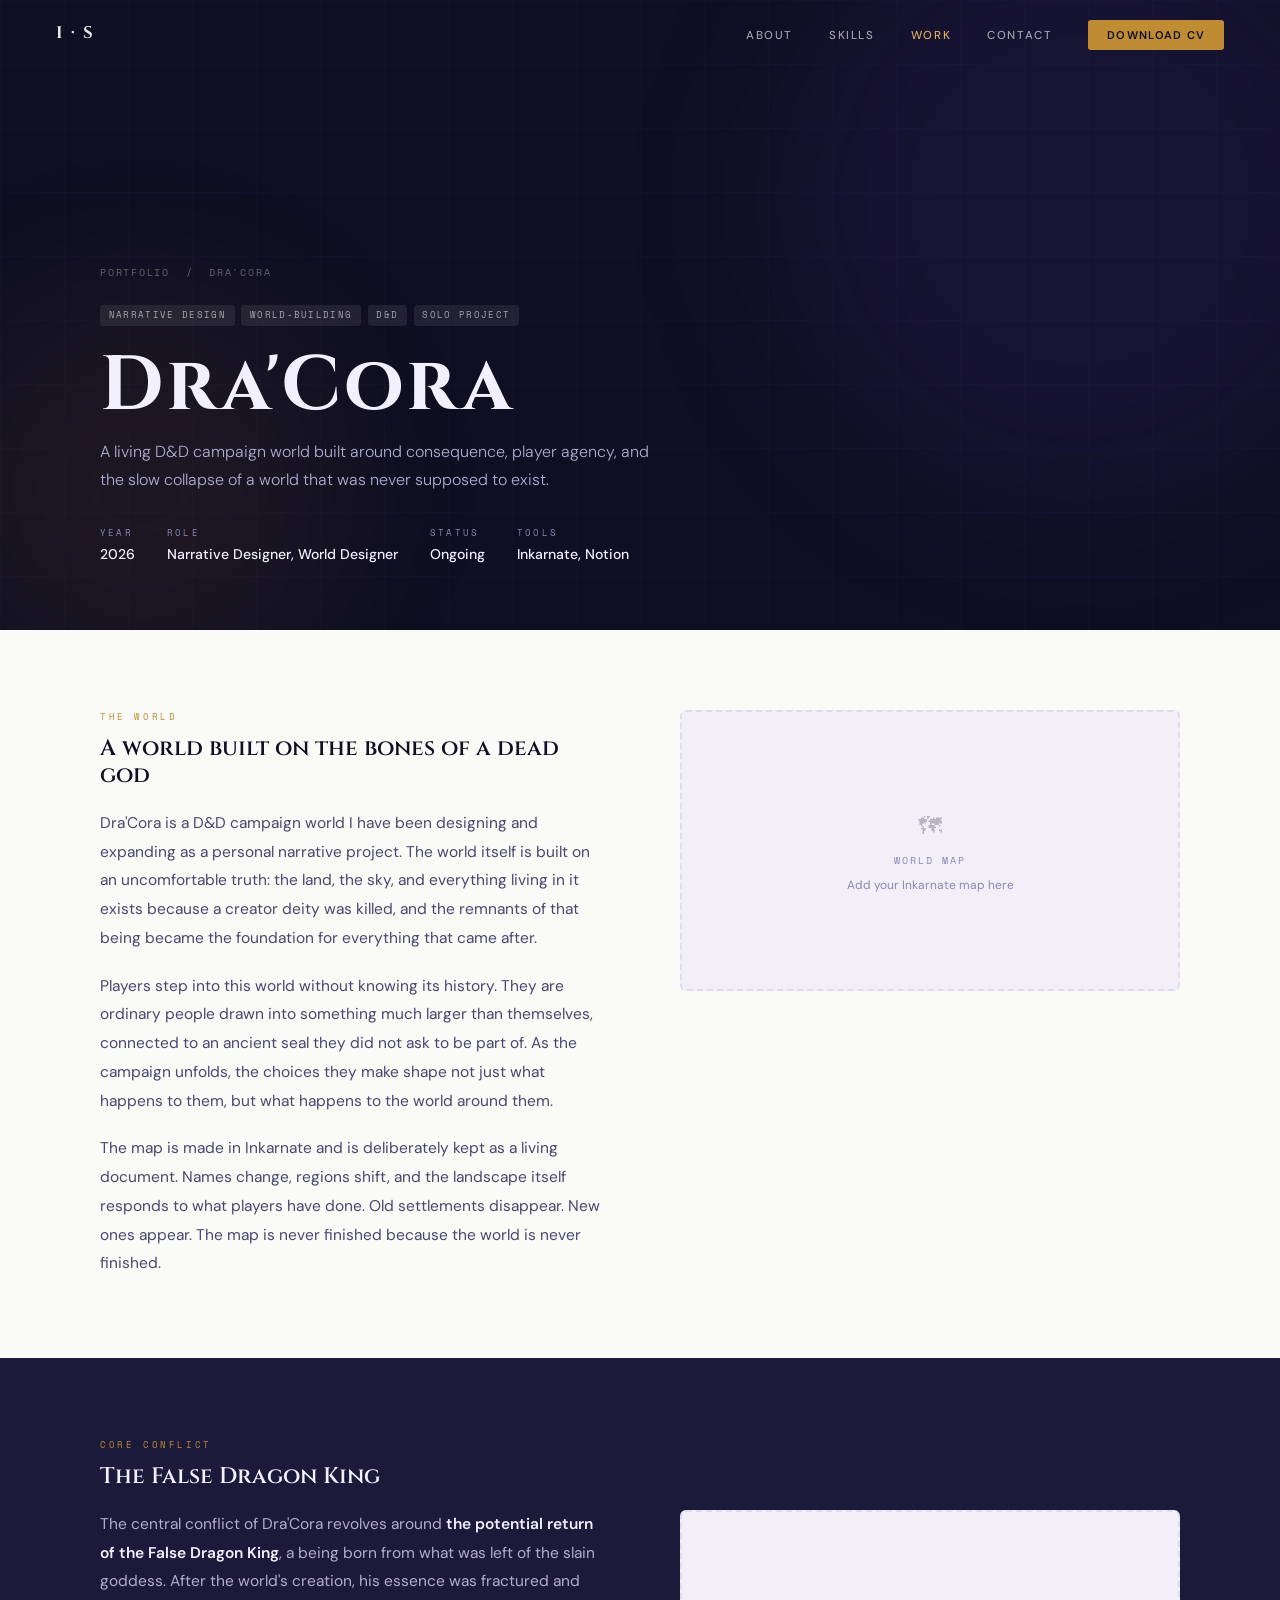
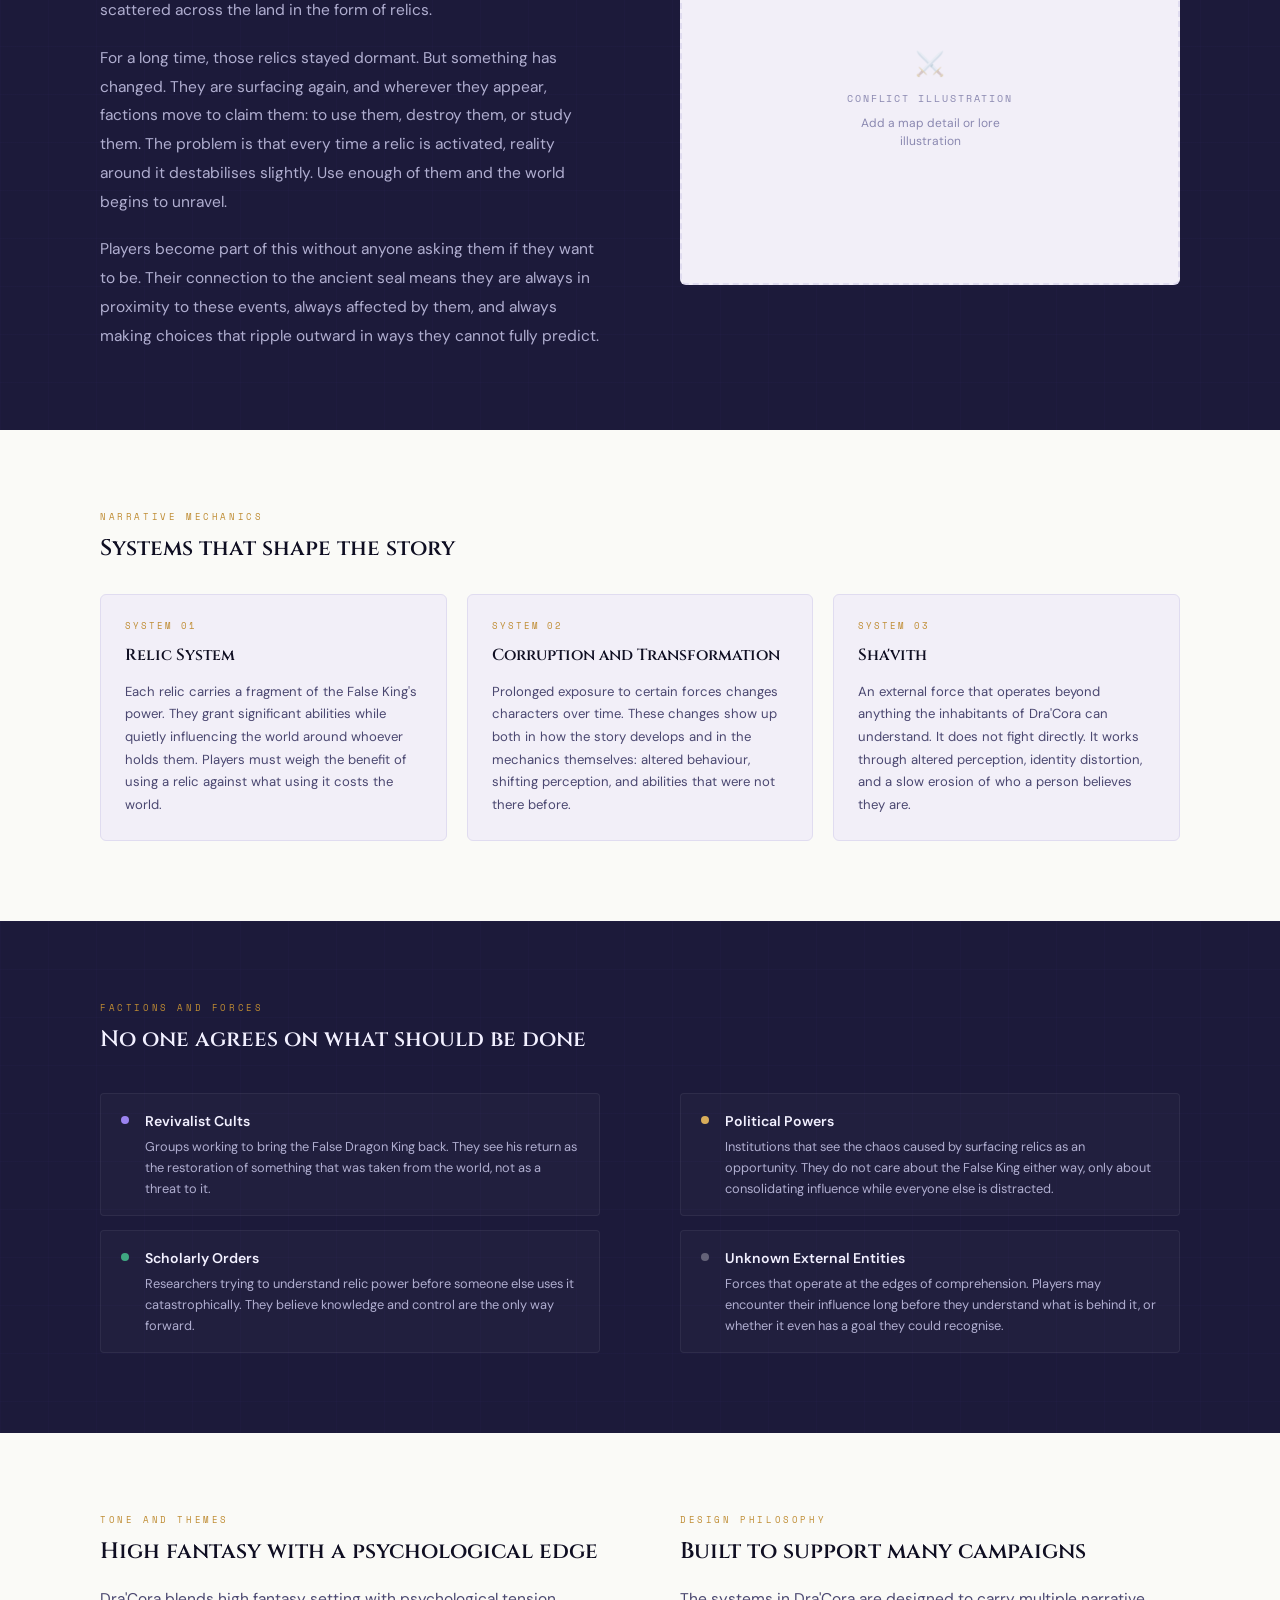
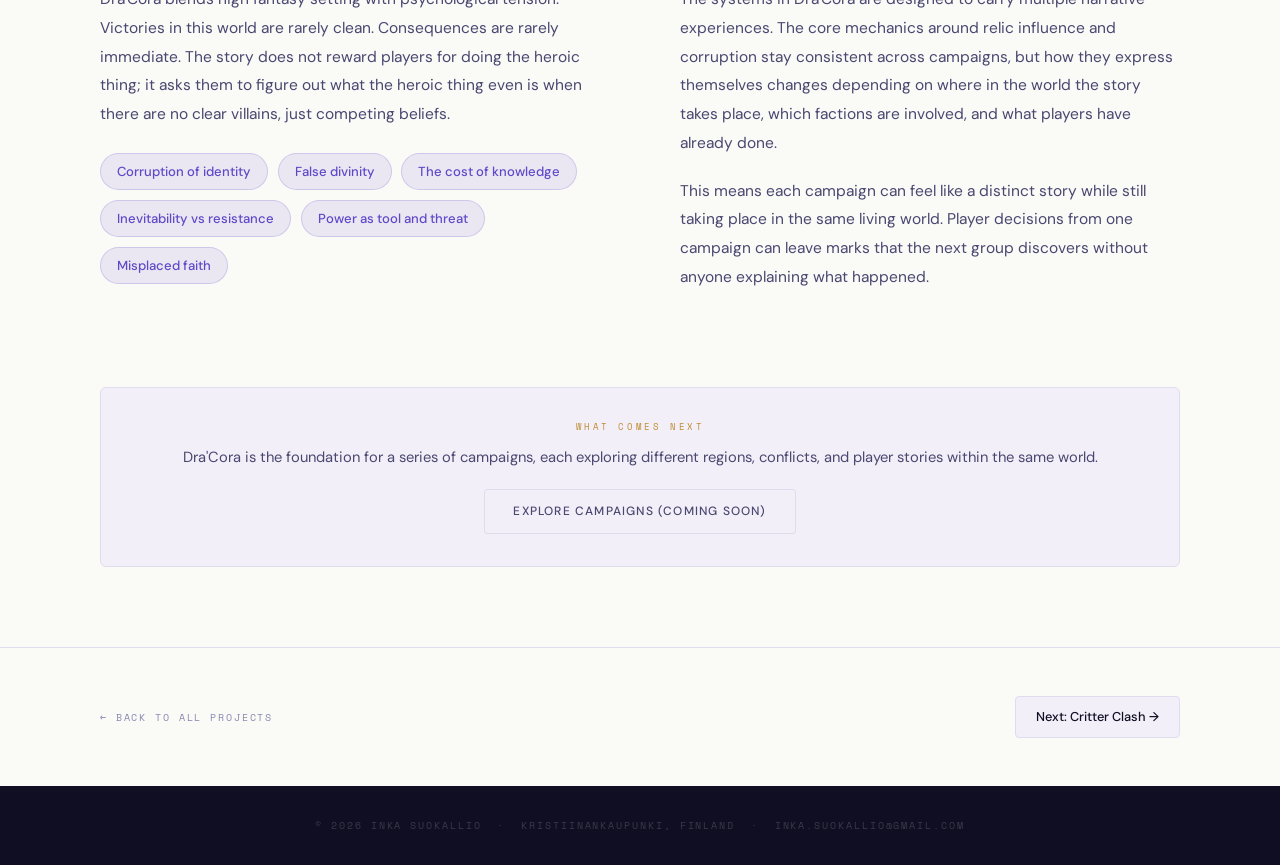
==== dracora.html @ e9ecdc20 "Add portfolio pages and style" ====
<!DOCTYPE html>
<html lang="en">
<head>
<meta charset="UTF-8">
<meta name="viewport" content="width=device-width, initial-scale=1.0">
<title>Dra'Cora | Inka Suokallio</title>
<meta name="description" content="A fully developed D&D campaign world built around player agency and narrative consequence.">
<link rel="stylesheet" href="style.css">
<style>
/* PROJECT HERO */
.proj-hero{
  min-height:70vh;background:var(--ink);
  display:flex;flex-direction:column;justify-content:flex-end;
  padding:10rem 2rem 4rem;position:relative;overflow:hidden;
}
.hero-grid{
  position:absolute;inset:0;pointer-events:none;
  background-image:
    linear-gradient(rgba(98,72,200,0.045) 1px,transparent 1px),
    linear-gradient(90deg,rgba(98,72,200,0.045) 1px,transparent 1px);
  background-size:64px 64px;
}
.hero-glow-p{
  position:absolute;width:600px;height:600px;border-radius:50%;
  background:rgba(98,72,200,0.1);filter:blur(80px);
  top:-100px;right:-100px;pointer-events:none;
}
.hero-glow-g{
  position:absolute;width:400px;height:400px;border-radius:50%;
  background:rgba(191,140,51,0.07);filter:blur(80px);
  bottom:-60px;left:-60px;pointer-events:none;
}
.hero-inner{
  max-width:1080px;margin:0 auto;width:100%;position:relative;z-index:1;
}
.breadcrumb{
  font-family:'Space Mono',monospace;font-size:0.62rem;
  letter-spacing:0.18em;text-transform:uppercase;
  color:rgba(255,255,255,0.35);margin-bottom:1.5rem;
}
.breadcrumb a{color:rgba(255,255,255,0.35);text-decoration:none;transition:color 0.2s;}
.breadcrumb a:hover{color:var(--gold-soft);}
.hero-tags{display:flex;flex-wrap:wrap;gap:0.4rem;margin-bottom:1.25rem;}
.proj-name{
  font-family:'Cinzel',serif;
  font-size:clamp(2.5rem,6vw,5rem);
  font-weight:700;color:var(--text-light);
  letter-spacing:0.04em;line-height:1.05;margin-bottom:0.75rem;
}
.proj-tagline{
  font-size:1rem;font-weight:300;color:var(--text-light-mid);
  max-width:560px;line-height:1.75;margin-bottom:2rem;
}
.meta-strip{display:flex;flex-wrap:wrap;gap:2rem;}
.meta-item{display:flex;flex-direction:column;gap:0.2rem;}
.meta-label{
  font-family:'Space Mono',monospace;font-size:0.55rem;
  letter-spacing:0.25em;text-transform:uppercase;color:var(--text-muted);
}
.meta-value{font-size:0.88rem;font-weight:500;color:var(--text-light);}

/* CONTENT SECTIONS */
.light-section{background:var(--cream);padding:5rem 2rem;}
.dark-section{background:var(--ink-mid);padding:5rem 2rem;position:relative;overflow:hidden;}
.dark-section .grid-bg{
  position:absolute;inset:0;pointer-events:none;
  background-image:
    linear-gradient(rgba(98,72,200,0.03) 1px,transparent 1px),
    linear-gradient(90deg,rgba(98,72,200,0.03) 1px,transparent 1px);
  background-size:48px 48px;
}
.content-col{max-width:720px;}
.content-col p{
  font-size:0.97rem;line-height:1.85;color:var(--text-mid);
  margin-bottom:1.2rem;
}
.content-col p:last-child{margin-bottom:0;}
.content-col p strong{color:var(--text-dark);font-weight:600;}
.content-col.light-text p{color:var(--text-light-mid);}
.content-col.light-text p strong{color:var(--text-light);}

/* Two-column layout */
.two-col{
  display:grid;grid-template-columns:1fr 1fr;
  gap:5rem;align-items:start;
}
.two-col-equal{
  display:grid;grid-template-columns:1fr 1fr;
  gap:2rem;align-items:start;
}

/* Subheadings in content */
.content-label{
  font-family:'Space Mono',monospace;font-size:0.58rem;
  letter-spacing:0.28em;text-transform:uppercase;color:var(--gold);
  margin-bottom:0.65rem;
}
.content-h{
  font-family:'Cinzel',serif;font-size:1.4rem;font-weight:600;
  color:var(--text-dark);margin-bottom:1.25rem;line-height:1.2;
}
.content-h.light{color:var(--text-light);}

/* Systems grid */
.systems-grid{
  display:grid;grid-template-columns:repeat(3,1fr);
  gap:1.25rem;margin-top:0.5rem;
}
.system-card{
  background:rgba(255,255,255,0.03);border:1px solid rgba(255,255,255,0.07);
  border-radius:6px;padding:1.5rem;
}
.system-card-label{
  font-family:'Space Mono',monospace;font-size:0.56rem;
  letter-spacing:0.22em;text-transform:uppercase;color:var(--gold);
  margin-bottom:0.6rem;
}
.system-card-title{
  font-family:'Cinzel',serif;font-size:1rem;font-weight:600;
  color:var(--text-light);margin-bottom:0.75rem;
}
.system-card p{
  font-size:0.82rem;line-height:1.72;color:var(--text-light-mid);
  margin:0;
}

/* Faction list */
.faction-list{
  display:flex;flex-direction:column;gap:0.85rem;margin-top:0.5rem;
}
.faction-item{
  display:flex;gap:1rem;align-items:flex-start;
  padding:1rem 1.25rem;
  background:rgba(255,255,255,0.025);border:1px solid rgba(255,255,255,0.06);
  border-radius:4px;
}
.faction-dot{
  width:8px;height:8px;border-radius:50%;background:var(--purple-soft);
  flex-shrink:0;margin-top:0.35rem;
}
.faction-name{
  font-size:0.88rem;font-weight:600;color:var(--text-light);
  margin-bottom:0.2rem;
}
.faction-desc{font-size:0.8rem;line-height:1.65;color:var(--text-light-mid);}

/* Theme pills */
.theme-pills{display:flex;flex-wrap:wrap;gap:0.6rem;margin-top:0.5rem;}
.theme-pill{
  font-size:0.82rem;font-weight:500;
  padding:0.45rem 1rem;border-radius:100px;
  background:rgba(98,72,200,0.1);color:#6248C8;
  border:1px solid rgba(98,72,200,0.2);
}

/* Quote block */
.pull-quote{
  border-left:3px solid var(--purple);padding-left:1.5rem;
  margin:2rem 0;
}
.pull-quote p{
  font-size:1.05rem;font-style:italic;
  color:var(--text-dark);line-height:1.75;margin:0 !important;
}

/* Campaigns CTA */
.cta-block{
  background:var(--surface);border:1px solid var(--border);
  border-radius:6px;padding:2rem;text-align:center;
  margin-top:1rem;
}
.cta-block p{
  font-size:0.92rem;color:var(--text-mid);margin-bottom:1.25rem;
}

@media(max-width:900px){
  .two-col,.two-col-equal,.systems-grid{grid-template-columns:1fr;}
  .proj-hero{min-height:50vh;padding:8rem 1.5rem 3rem;}
}
</style>
</head>
<body>

<nav class="nav" id="nav">
  <a href="index.html" class="nav-logo">I · S</a>
  <ul class="nav-links">
    <li class="hide-sm"><a href="index.html#about">About</a></li>
    <li class="hide-sm"><a href="index.html#skills">Skills</a></li>
    <li><a href="index.html#work" class="active">Work</a></li>
    <li><a href="index.html#contact">Contact</a></li>
    <li><a href="YOUR_CV_PDF_LINK_HERE" class="nav-cv" target="_blank">Download CV</a></li>
  </ul>
</nav>

<!-- PROJECT HERO -->
<div class="proj-hero">
  <div class="hero-grid"></div>
  <div class="hero-glow-p"></div>
  <div class="hero-glow-g"></div>
  <div class="hero-inner">
    <div class="breadcrumb"><a href="index.html">Portfolio</a> &nbsp;/&nbsp; Dra'Cora</div>
    <div class="hero-tags">
      <span class="tag tw">Narrative Design</span>
      <span class="tag tw">World-Building</span>
      <span class="tag tw">D&amp;D</span>
      <span class="tag tw">Solo Project</span>
    </div>
    <h1 class="proj-name">Dra'Cora</h1>
    <p class="proj-tagline">A living D&amp;D campaign world built around consequence, player agency, and the slow collapse of a world that was never supposed to exist.</p>
    <div class="meta-strip">
      <div class="meta-item">
        <span class="meta-label">Year</span>
        <span class="meta-value">2026</span>
      </div>
      <div class="meta-item">
        <span class="meta-label">Role</span>
        <span class="meta-value">Narrative Designer, World Designer</span>
      </div>
      <div class="meta-item">
        <span class="meta-label">Status</span>
        <span class="meta-value">Ongoing</span>
      </div>
      <div class="meta-item">
        <span class="meta-label">Tools</span>
        <span class="meta-value">Inkarnate, Notion</span>
      </div>
    </div>
  </div>
</div>

<!-- OVERVIEW -->
<section class="light-section">
  <div class="container">
    <div class="two-col">
      <div>
        <div class="content-label">The World</div>
        <div class="content-h">A world built on the bones of a dead god</div>
        <div class="content-col">
          <p>Dra'Cora is a D&amp;D campaign world I have been designing and expanding as a personal narrative project. The world itself is built on an uncomfortable truth: the land, the sky, and everything living in it exists because a creator deity was killed, and the remnants of that being became the foundation for everything that came after.</p>
          <p>Players step into this world without knowing its history. They are ordinary people drawn into something much larger than themselves, connected to an ancient seal they did not ask to be part of. As the campaign unfolds, the choices they make shape not just what happens to them, but what happens to the world around them.</p>
          <p>The map is made in Inkarnate and is deliberately kept as a living document. Names change, regions shift, and the landscape itself responds to what players have done. Old settlements disappear. New ones appear. The map is never finished because the world is never finished.</p>
        </div>
      </div>
      <div class="img-ph wide">
        <div class="ph-icon">🗺</div>
        <div class="ph-label">World Map</div>
        <div class="ph-sub">Add your Inkarnate map here</div>
      </div>
    </div>
  </div>
</section>

<!-- CORE CONFLICT -->
<section class="dark-section">
  <div class="grid-bg"></div>
  <div class="container" style="position:relative;z-index:1;">
    <div class="content-label">Core Conflict</div>
    <div class="content-h light">The False Dragon King</div>
    <div class="two-col">
      <div class="content-col light-text">
        <p>The central conflict of Dra'Cora revolves around <strong>the potential return of the False Dragon King</strong>, a being born from what was left of the slain goddess. After the world's creation, his essence was fractured and scattered across the land in the form of relics.</p>
        <p>For a long time, those relics stayed dormant. But something has changed. They are surfacing again, and wherever they appear, factions move to claim them: to use them, destroy them, or study them. The problem is that every time a relic is activated, reality around it destabilises slightly. Use enough of them and the world begins to unravel.</p>
        <p>Players become part of this without anyone asking them if they want to be. Their connection to the ancient seal means they are always in proximity to these events, always affected by them, and always making choices that ripple outward in ways they cannot fully predict.</p>
      </div>
      <div class="img-ph tall" style="min-height:300px;">
        <div class="ph-icon">⚔️</div>
        <div class="ph-label">Conflict Illustration</div>
        <div class="ph-sub">Add a map detail or lore illustration</div>
      </div>
    </div>
  </div>
</section>

<!-- KEY SYSTEMS -->
<section class="light-section">
  <div class="container">
    <div class="content-label">Narrative Mechanics</div>
    <div class="content-h">Systems that shape the story</div>
    <div class="systems-grid" style="margin-top:2rem;">
      <div class="system-card" style="background:var(--surface);border:1px solid var(--border);">
        <div class="system-card-label" style="color:var(--gold);">System 01</div>
        <div class="system-card-title" style="color:var(--text-dark);">Relic System</div>
        <p style="color:var(--text-mid);">Each relic carries a fragment of the False King's power. They grant significant abilities while quietly influencing the world around whoever holds them. Players must weigh the benefit of using a relic against what using it costs the world.</p>
      </div>
      <div class="system-card" style="background:var(--surface);border:1px solid var(--border);">
        <div class="system-card-label" style="color:var(--gold);">System 02</div>
        <div class="system-card-title" style="color:var(--text-dark);">Corruption and Transformation</div>
        <p style="color:var(--text-mid);">Prolonged exposure to certain forces changes characters over time. These changes show up both in how the story develops and in the mechanics themselves: altered behaviour, shifting perception, and abilities that were not there before.</p>
      </div>
      <div class="system-card" style="background:var(--surface);border:1px solid var(--border);">
        <div class="system-card-label" style="color:var(--gold);">System 03</div>
        <div class="system-card-title" style="color:var(--text-dark);">Sha'vith</div>
        <p style="color:var(--text-mid);">An external force that operates beyond anything the inhabitants of Dra'Cora can understand. It does not fight directly. It works through altered perception, identity distortion, and a slow erosion of who a person believes they are.</p>
      </div>
    </div>
  </div>
</section>

<!-- FACTIONS -->
<section class="dark-section">
  <div class="grid-bg"></div>
  <div class="container" style="position:relative;z-index:1;">
    <div class="content-label">Factions and Forces</div>
    <div class="content-h light">No one agrees on what should be done</div>
    <div class="two-col" style="margin-top:2rem;">
      <div class="faction-list">
        <div class="faction-item">
          <div class="faction-dot"></div>
          <div>
            <div class="faction-name">Revivalist Cults</div>
            <div class="faction-desc">Groups working to bring the False Dragon King back. They see his return as the restoration of something that was taken from the world, not as a threat to it.</div>
          </div>
        </div>
        <div class="faction-item">
          <div class="faction-dot" style="background:var(--green-soft);"></div>
          <div>
            <div class="faction-name">Scholarly Orders</div>
            <div class="faction-desc">Researchers trying to understand relic power before someone else uses it catastrophically. They believe knowledge and control are the only way forward.</div>
          </div>
        </div>
      </div>
      <div class="faction-list">
        <div class="faction-item">
          <div class="faction-dot" style="background:var(--gold-soft);"></div>
          <div>
            <div class="faction-name">Political Powers</div>
            <div class="faction-desc">Institutions that see the chaos caused by surfacing relics as an opportunity. They do not care about the False King either way, only about consolidating influence while everyone else is distracted.</div>
          </div>
        </div>
        <div class="faction-item">
          <div class="faction-dot" style="background:rgba(255,255,255,0.3);"></div>
          <div>
            <div class="faction-name">Unknown External Entities</div>
            <div class="faction-desc">Forces that operate at the edges of comprehension. Players may encounter their influence long before they understand what is behind it, or whether it even has a goal they could recognise.</div>
          </div>
        </div>
      </div>
    </div>
  </div>
</section>

<!-- THEMES -->
<section class="light-section">
  <div class="container">
    <div class="two-col">
      <div>
        <div class="content-label">Tone and Themes</div>
        <div class="content-h">High fantasy with a psychological edge</div>
        <div class="content-col">
          <p>Dra'Cora blends high fantasy setting with psychological tension. Victories in this world are rarely clean. Consequences are rarely immediate. The story does not reward players for doing the heroic thing; it asks them to figure out what the heroic thing even is when there are no clear villains, just competing beliefs.</p>
        </div>
        <div class="theme-pills" style="margin-top:1.5rem;">
          <span class="theme-pill">Corruption of identity</span>
          <span class="theme-pill">False divinity</span>
          <span class="theme-pill">The cost of knowledge</span>
          <span class="theme-pill">Inevitability vs resistance</span>
          <span class="theme-pill">Power as tool and threat</span>
          <span class="theme-pill">Misplaced faith</span>
        </div>
      </div>
      <div>
        <div class="content-label">Design Philosophy</div>
        <div class="content-h">Built to support many campaigns</div>
        <div class="content-col">
          <p>The systems in Dra'Cora are designed to carry multiple narrative experiences. The core mechanics around relic influence and corruption stay consistent across campaigns, but how they express themselves changes depending on where in the world the story takes place, which factions are involved, and what players have already done.</p>
          <p>This means each campaign can feel like a distinct story while still taking place in the same living world. Player decisions from one campaign can leave marks that the next group discovers without anyone explaining what happened.</p>
        </div>
      </div>
    </div>
  </div>
</section>

<!-- CAMPAIGNS CTA -->
<section class="light-section" style="padding-top:0;">
  <div class="container">
    <div class="cta-block">
      <div class="content-label" style="text-align:center;">What comes next</div>
      <p>Dra'Cora is the foundation for a series of campaigns, each exploring different regions, conflicts, and player stories within the same world.</p>
      <a href="#" class="btn-outline-dark">Explore Campaigns (Coming Soon)</a>
    </div>
  </div>
</section>

<!-- PROJECT NAV -->
<div class="proj-nav">
  <div class="proj-nav-inner">
    <a href="index.html#work" class="proj-nav-back">← Back to all projects</a>
    <div class="proj-nav-links">
      <a href="critter-clash.html" class="proj-nav-link">Next: Critter Clash →</a>
    </div>
  </div>
</div>

<footer>
  <p>© 2026 Inka Suokallio &nbsp;·&nbsp; Kristiinankaupunki, Finland &nbsp;·&nbsp; inka.suokallio@gmail.com</p>
</footer>

<script>
const nav=document.getElementById('nav');
window.addEventListener('scroll',()=>{nav.classList.toggle('scrolled',window.scrollY>60);},{passive:true});
</script>
</body>
</html>
---- style.css ----
@import url('https://fonts.googleapis.com/css2?family=Cinzel:wght@400;600;700&family=DM+Sans:ital,opsz,wght@0,9..40,300;0,9..40,400;0,9..40,500;0,9..40,600;1,9..40,400&family=Space+Mono:wght@400;700&display=swap');

*,*::before,*::after{box-sizing:border-box;margin:0;padding:0;}

:root{
  --ink:#0F0E22;
  --ink-mid:#1C1A3A;
  --ink-light:#252350;
  --cream:#FAFAF7;
  --surface:#F2EFF8;
  --border:#E0DCF0;
  --purple:#6248C8;
  --purple-soft:#9B83F0;
  --purple-glow:rgba(98,72,200,0.1);
  --green:#2A7057;
  --green-dark:#163D2E;
  --green-soft:#3FA882;
  --gold:#BF8C33;
  --gold-soft:#D9AD5A;
  --text-dark:#0F0E22;
  --text-mid:#4A4770;
  --text-muted:#8A88B0;
  --text-light:#F2F0FF;
  --text-light-mid:#B0AED0;
}

html{scroll-behavior:smooth;}

body{
  font-family:'DM Sans',sans-serif;
  background:var(--cream);
  color:var(--text-dark);
  line-height:1.6;
  overflow-x:hidden;
}

/* NAV */
.nav{
  position:fixed;top:0;left:0;right:0;z-index:100;
  display:flex;align-items:center;justify-content:space-between;
  padding:1.25rem 3.5rem;
  transition:background 0.35s,padding 0.3s,box-shadow 0.35s;
}
.nav.scrolled{
  background:rgba(15,14,34,0.96);
  backdrop-filter:blur(14px);
  padding:0.9rem 3.5rem;
  box-shadow:0 1px 0 rgba(255,255,255,0.04);
}
.nav-logo{
  font-family:'Cinzel',serif;font-size:1.05rem;font-weight:700;
  color:#fff;text-decoration:none;letter-spacing:0.12em;opacity:0.9;
  transition:opacity 0.2s;
}
.nav-logo:hover{opacity:1;}
.nav-links{display:flex;align-items:center;gap:2.25rem;list-style:none;}
.nav-links a{
  font-size:0.72rem;font-weight:500;letter-spacing:0.14em;
  text-transform:uppercase;color:rgba(255,255,255,0.6);
  text-decoration:none;transition:color 0.2s;
}
.nav-links a:hover,.nav-links a.active{color:var(--gold-soft);}
.nav-cv{
  font-size:0.7rem !important;font-weight:600 !important;
  letter-spacing:0.12em !important;color:var(--ink) !important;
  background:var(--gold);border-radius:3px;padding:0.5rem 1.15rem;
  text-decoration:none;transition:background 0.2s;
}
.nav-cv:hover{background:var(--gold-soft) !important;color:var(--ink) !important;}

/* LAYOUT */
.container{max-width:1080px;margin:0 auto;}
section{padding:6rem 2rem;}

.eyebrow{
  font-family:'Space Mono',monospace;font-size:0.6rem;
  letter-spacing:0.32em;text-transform:uppercase;color:var(--gold);
  margin-bottom:0.7rem;
}
.sec-title{
  font-family:'Cinzel',serif;
  font-size:clamp(1.7rem,3.5vw,2.6rem);
  font-weight:600;color:var(--text-dark);line-height:1.15;
}
.sec-title.light{color:var(--text-light);}

/* TAGS */
.tag{
  font-family:'Space Mono',monospace;font-size:0.55rem;
  letter-spacing:0.15em;text-transform:uppercase;
  padding:0.22rem 0.55rem;border-radius:3px;
}
.tp{background:rgba(98,72,200,0.1);color:#4D3CAA;}
.tg{background:rgba(42,112,87,0.1);color:#1E5E3E;}
.ty{background:rgba(191,140,51,0.1);color:#8A5E10;}
.tt{background:rgba(42,130,160,0.1);color:#1A6A80;}
.tw{background:rgba(255,255,255,0.08);color:rgba(255,255,255,0.6);}

/* BUTTONS */
.btn-solid{
  font-family:'DM Sans',sans-serif;font-size:0.75rem;font-weight:600;
  letter-spacing:0.1em;text-transform:uppercase;text-decoration:none;
  padding:0.85rem 2rem;background:var(--purple);color:#fff;
  border-radius:3px;transition:background 0.2s,transform 0.15s;
  display:inline-block;
}
.btn-solid:hover{background:var(--purple-soft);transform:translateY(-2px);}
.btn-ghost{
  font-family:'DM Sans',sans-serif;font-size:0.75rem;font-weight:500;
  letter-spacing:0.1em;text-transform:uppercase;text-decoration:none;
  padding:0.85rem 2rem;border:1px solid rgba(255,255,255,0.18);
  color:rgba(255,255,255,0.65);border-radius:3px;
  transition:border-color 0.2s,color 0.2s,transform 0.15s;
  display:inline-block;
}
.btn-ghost:hover{border-color:var(--gold-soft);color:var(--gold-soft);transform:translateY(-2px);}
.btn-outline-dark{
  font-family:'DM Sans',sans-serif;font-size:0.75rem;font-weight:500;
  letter-spacing:0.1em;text-transform:uppercase;text-decoration:none;
  padding:0.75rem 1.75rem;border:1px solid var(--border);
  color:var(--text-mid);border-radius:3px;
  transition:border-color 0.2s,color 0.2s;display:inline-block;
}
.btn-outline-dark:hover{border-color:var(--purple);color:var(--purple);}

/* FOOTER */
footer{background:var(--ink);padding:2rem;text-align:center;}
footer p{
  font-family:'Space Mono',monospace;font-size:0.6rem;
  letter-spacing:0.2em;color:rgba(255,255,255,0.18);text-transform:uppercase;
}

/* PROJECT NAV (bottom of project pages) */
.proj-nav{
  background:var(--cream);padding:3rem 2rem;
  border-top:1px solid var(--border);
}
.proj-nav-inner{
  max-width:1080px;margin:0 auto;
  display:flex;align-items:center;justify-content:space-between;
  flex-wrap:wrap;gap:1rem;
}
.proj-nav-back{
  font-family:'Space Mono',monospace;font-size:0.65rem;
  letter-spacing:0.18em;text-transform:uppercase;
  color:var(--text-muted);text-decoration:none;
  display:flex;align-items:center;gap:0.5rem;
  transition:color 0.2s;
}
.proj-nav-back:hover{color:var(--purple);}
.proj-nav-links{display:flex;gap:1rem;}
.proj-nav-link{
  font-size:0.8rem;font-weight:500;color:var(--text-dark);
  text-decoration:none;padding:0.6rem 1.25rem;
  background:var(--surface);border:1px solid var(--border);
  border-radius:4px;transition:border-color 0.2s;
}
.proj-nav-link:hover{border-color:var(--purple);}

/* IMAGE PLACEHOLDERS */
.img-ph{
  width:100%;background:var(--surface);border:2px dashed var(--border);
  border-radius:6px;display:flex;flex-direction:column;
  align-items:center;justify-content:center;gap:0.5rem;
  min-height:200px;
}
.img-ph.wide{aspect-ratio:16/9;}
.img-ph.tall{aspect-ratio:4/3;}
.img-ph.square{aspect-ratio:1/1;}
.img-ph.portrait{aspect-ratio:3/4;}
.ph-icon{font-size:1.5rem;opacity:0.25;}
.ph-label{
  font-family:'Space Mono',monospace;font-size:0.6rem;
  letter-spacing:0.2em;text-transform:uppercase;color:var(--text-muted);
}
.ph-sub{
  font-size:0.75rem;color:var(--text-muted);
  text-align:center;max-width:200px;line-height:1.5;
}

/* RESPONSIVE */
@media(max-width:960px){
  .nav{padding:1rem 1.75rem;}
  .nav.scrolled{padding:0.8rem 1.75rem;}
  section{padding:4.5rem 1.5rem;}
}
@media(max-width:600px){
  section{padding:3.5rem 1.25rem;}
  .nav-links .hide-sm{display:none;}
}
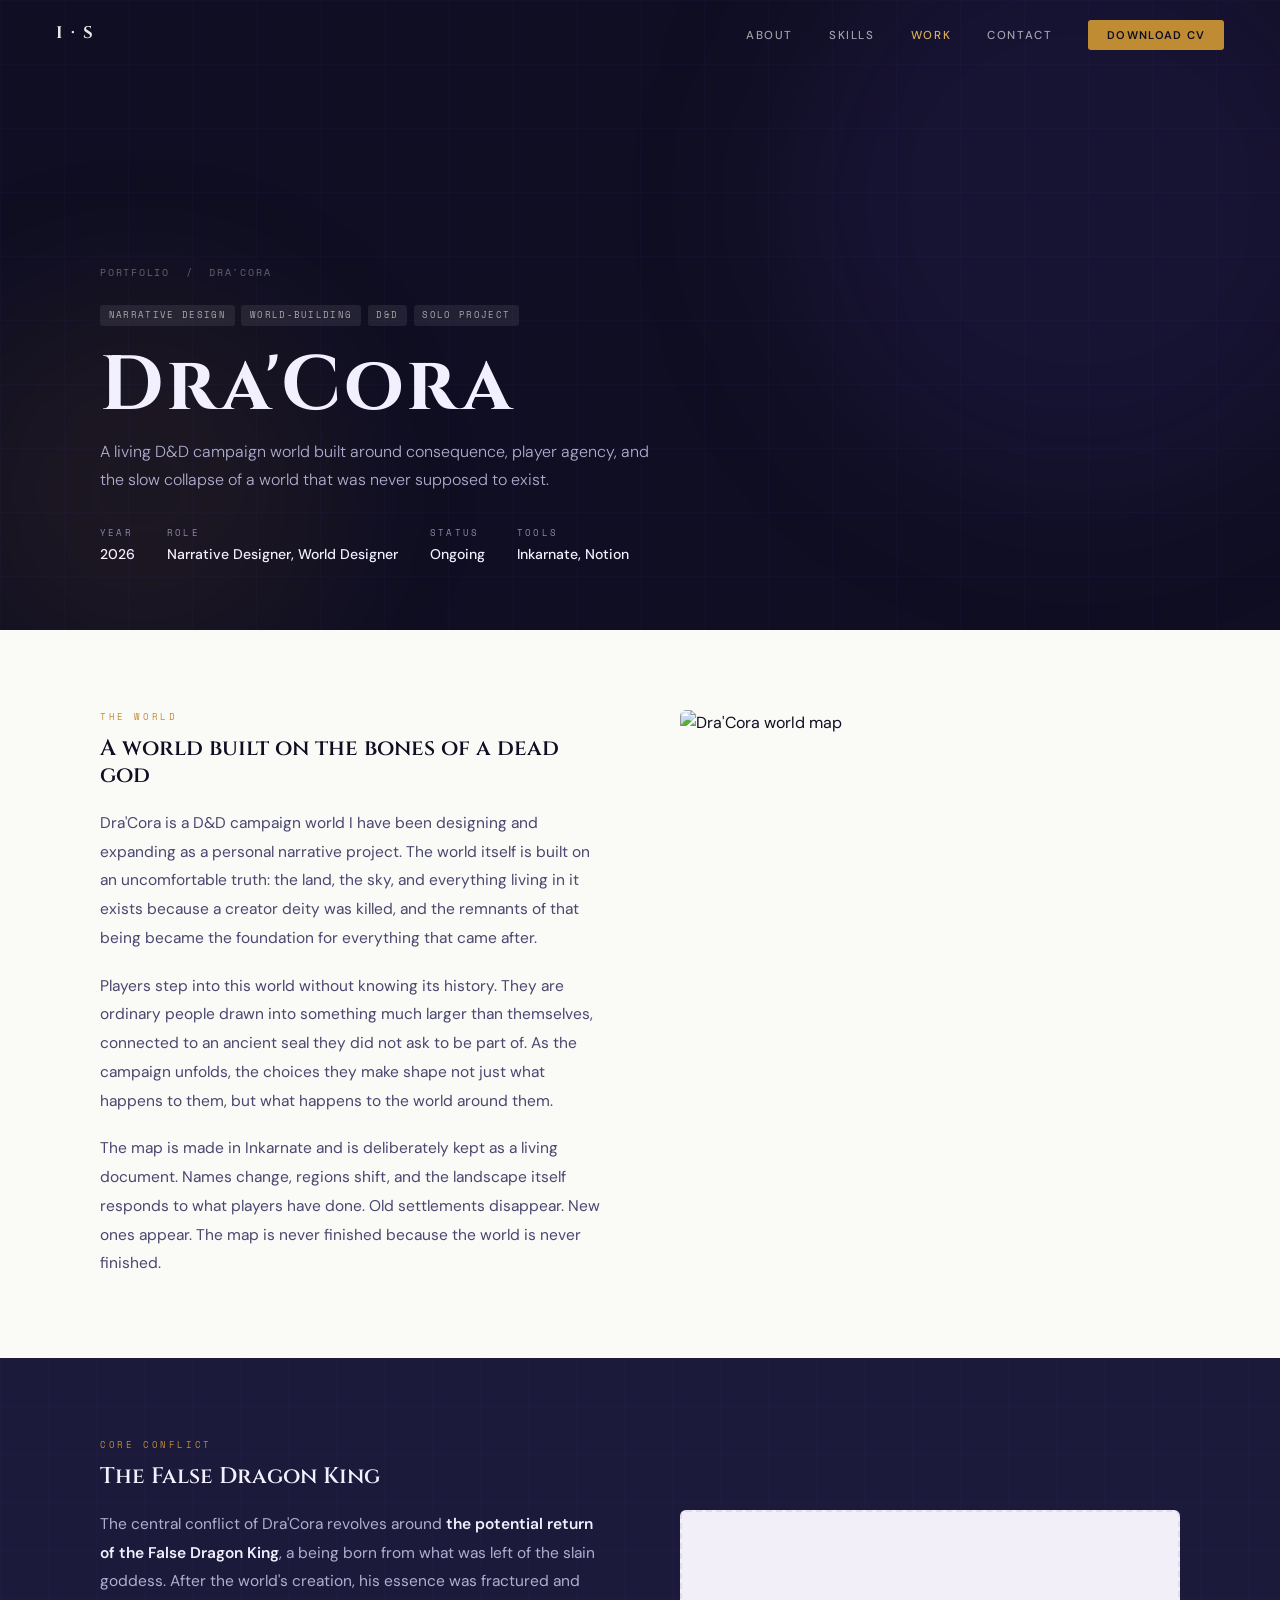
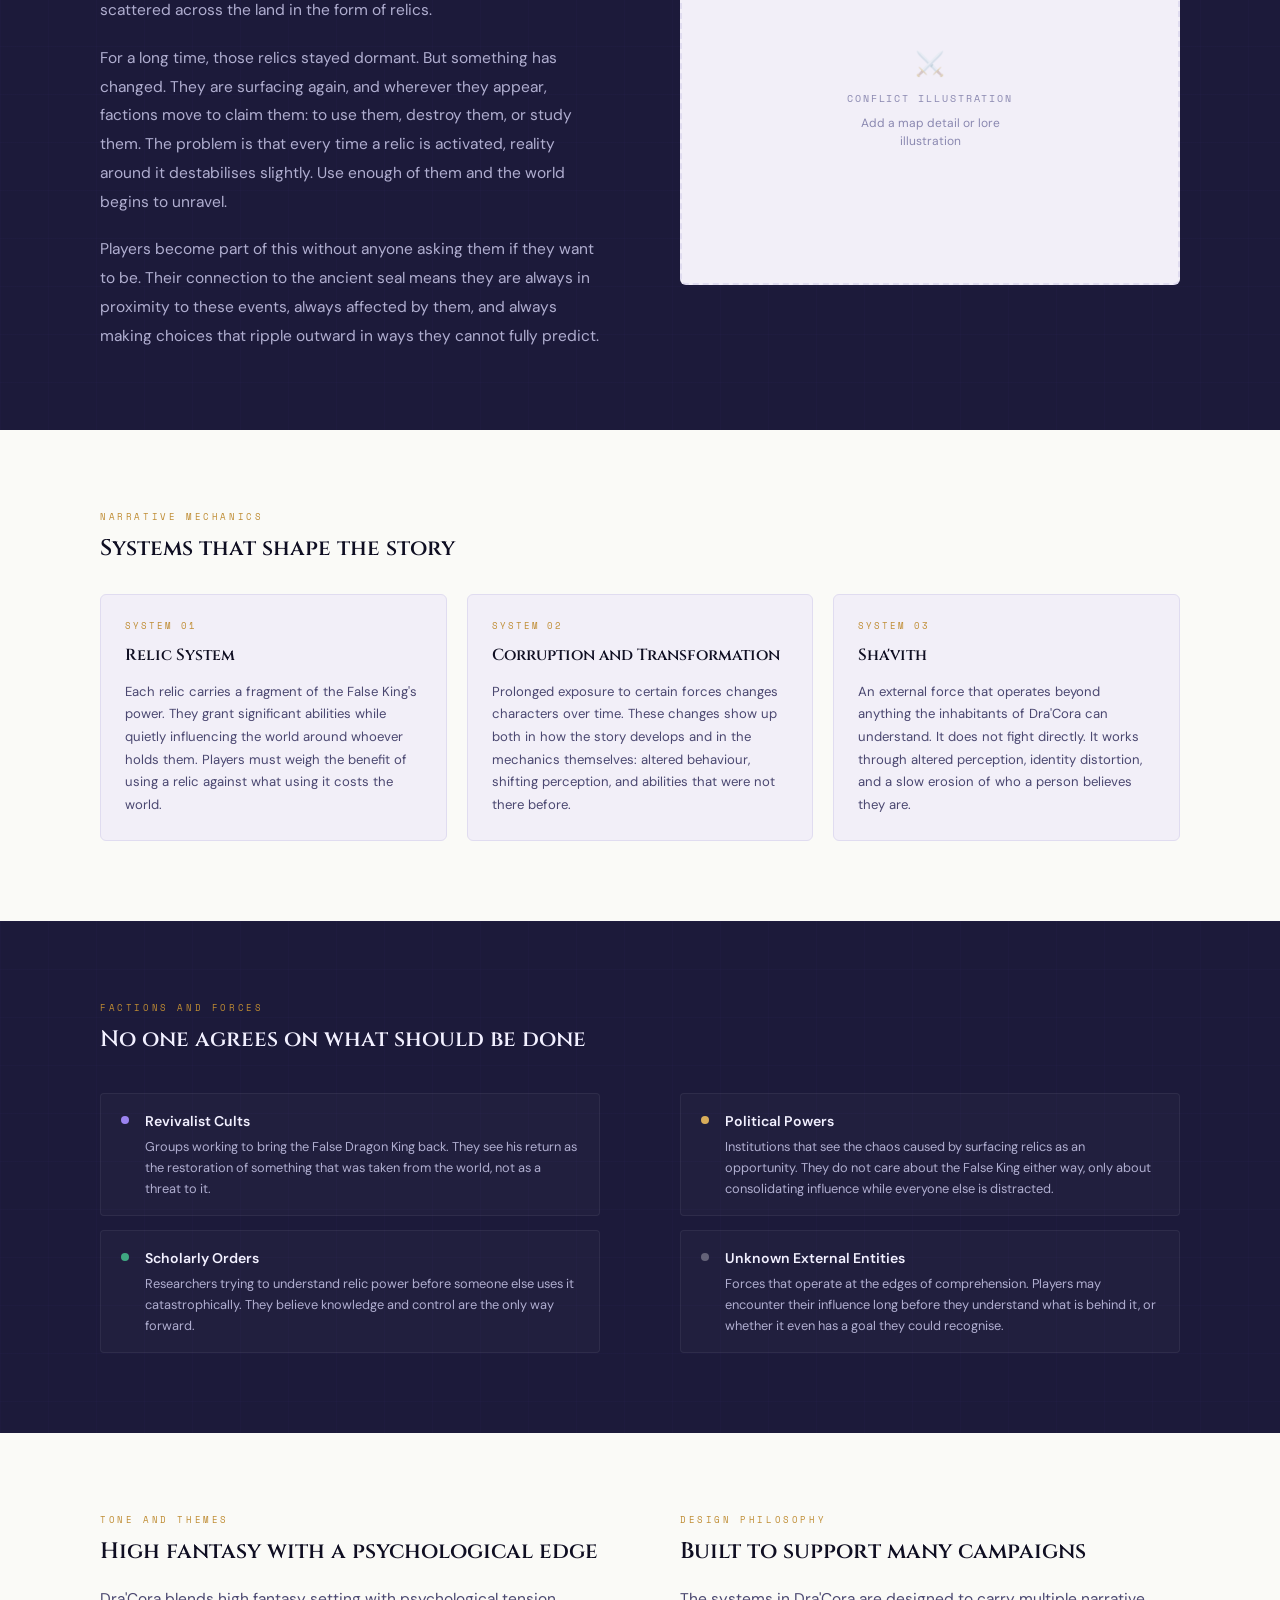
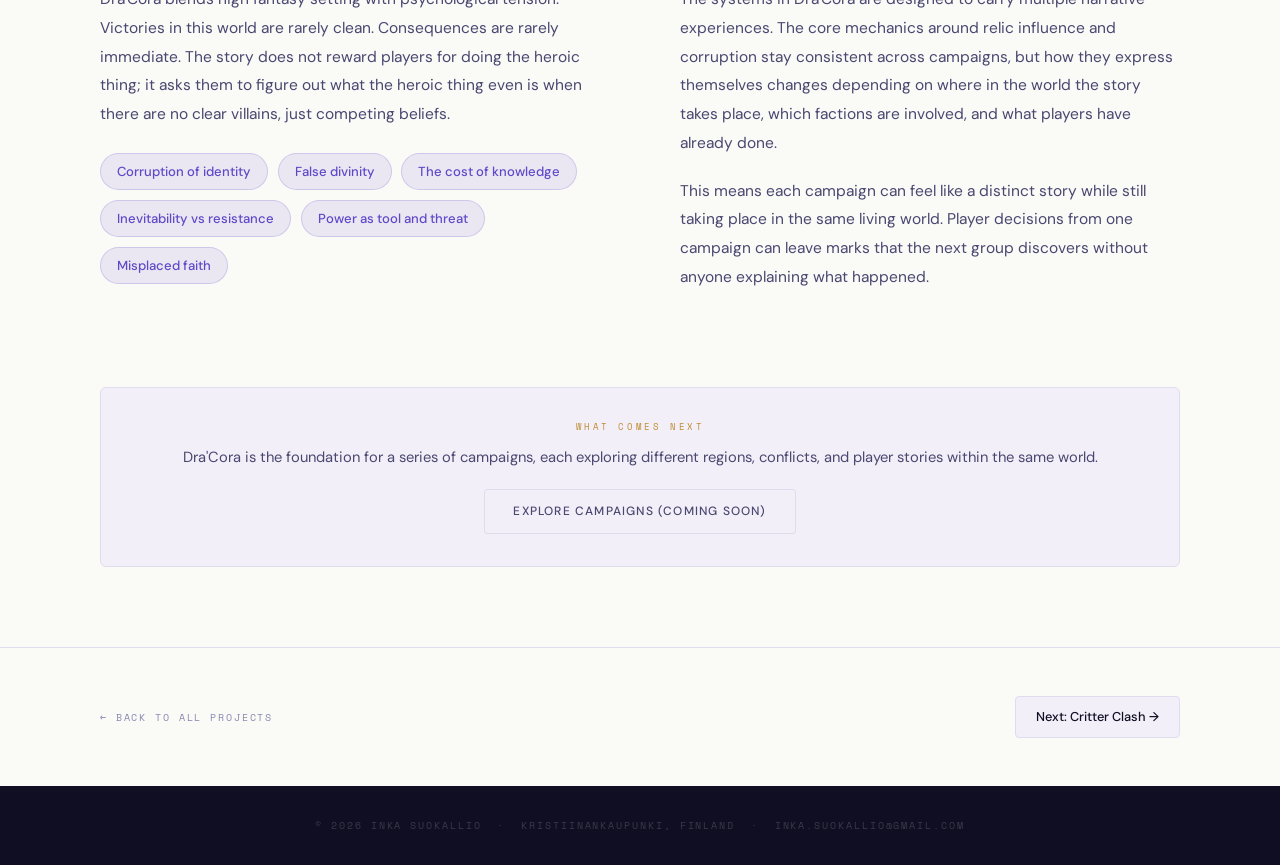
==== commit 8a9f1ba7: "Update dracora.html" ====
--- a/dracora.html
+++ b/dracora.html
@@ -241,10 +241,7 @@
           <p>The map is made in Inkarnate and is deliberately kept as a living document. Names change, regions shift, and the landscape itself responds to what players have done. Old settlements disappear. New ones appear. The map is never finished because the world is never finished.</p>
         </div>
       </div>
-      <div class="img-ph wide">
-        <div class="ph-icon">🗺</div>
-        <div class="ph-label">World Map</div>
-        <div class="ph-sub">Add your Inkarnate map here</div>
+      <img src="images/Dra'Cora Updated New (2) (1).png" alt="Dra'Cora world map" style="width:100%;border-radius:6px;">
       </div>
     </div>
   </div>
